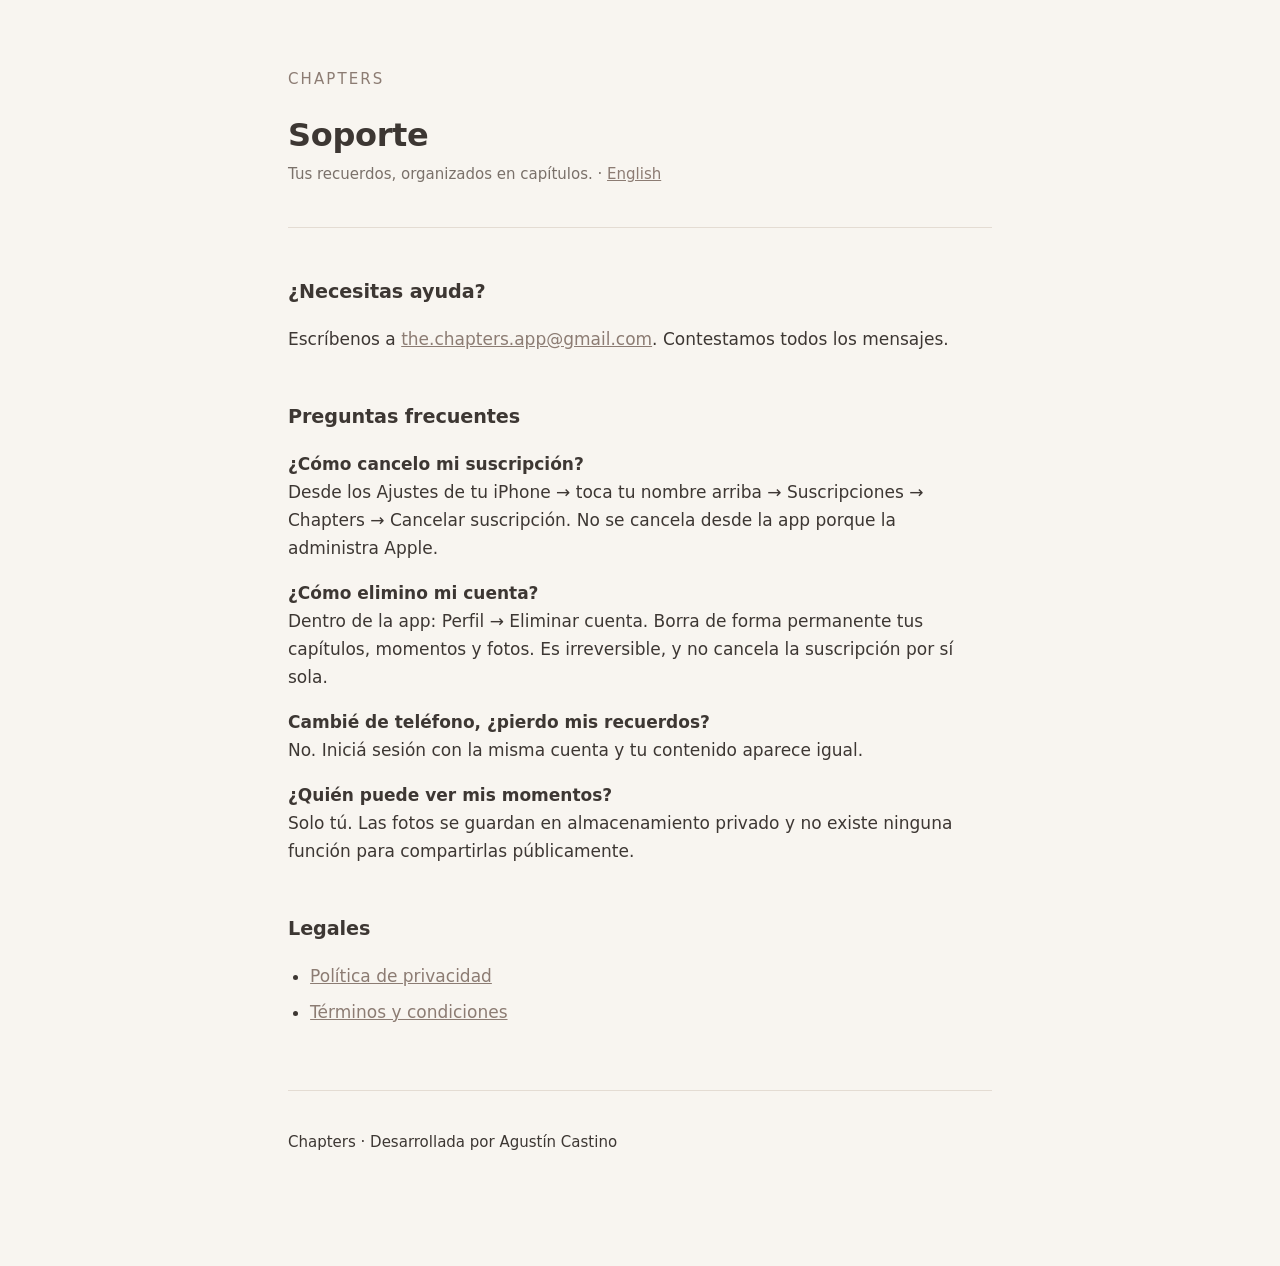
==== index.html @ d708229b "Add legal files" ====
<!doctype html>
<html lang="es">
<head>
<meta charset="utf-8">
<meta name="viewport" content="width=device-width, initial-scale=1">
<title>Chapters — Soporte</title>
<link rel="stylesheet" href="styles.css">
</head>
<body>
<main>
  <header>
    <span class="wordmark">Chapters</span>
    <h1>Soporte</h1>
    <p class="updated">Tus recuerdos, organizados en capítulos. · <a href="en/">English</a></p>
  </header>

  <h2>¿Necesitas ayuda?</h2>
  <p>Escríbenos a <a href="mailto:the.chapters.app@gmail.com">the.chapters.app@gmail.com</a>.
  Contestamos todos los mensajes.</p>

  <h2>Preguntas frecuentes</h2>

  <p><strong>¿Cómo cancelo mi suscripción?</strong><br>
  Desde los Ajustes de tu iPhone → toca tu nombre arriba → Suscripciones →
  Chapters → Cancelar suscripción. No se cancela desde la app porque la
  administra Apple.</p>

  <p><strong>¿Cómo elimino mi cuenta?</strong><br>
  Dentro de la app: Perfil → Eliminar cuenta. Borra de forma permanente tus
  capítulos, momentos y fotos. Es irreversible, y no cancela la suscripción por
  sí sola.</p>

  <p><strong>Cambié de teléfono, ¿pierdo mis recuerdos?</strong><br>
  No. Iniciá sesión con la misma cuenta y tu contenido aparece igual.</p>

  <p><strong>¿Quién puede ver mis momentos?</strong><br>
  Solo tú. Las fotos se guardan en almacenamiento privado y no existe ninguna
  función para compartirlas públicamente.</p>

  <h2>Legales</h2>
  <ul>
    <li><a href="privacy.html">Política de privacidad</a></li>
    <li><a href="terms.html">Términos y condiciones</a></li>
  </ul>

  <footer>
    <p>Chapters · Desarrollada por Agustín Castino</p>
  </footer>
</main>
</body>
</html>
---- styles.css ----
/* Paleta de Chapters: crema de fondo, tinta cálida, marca #8C7C73. */
:root {
  --bg:      #F8F5F0;
  --ink:     #3D3733;
  --muted:   #7A716A;
  --mark:    #8C7C73;
  --hairline: #E4DCD3;
}

* { box-sizing: border-box; }

body {
  margin: 0;
  padding: 0 24px 96px;
  background: var(--bg);
  color: var(--ink);
  font-family: -apple-system, BlinkMacSystemFont, "Segoe UI", system-ui, sans-serif;
  font-size: 17px;
  line-height: 1.65;
  -webkit-text-size-adjust: 100%;
}

main {
  max-width: 44rem;
  margin: 0 auto;
}

header {
  padding: 64px 0 40px;
  border-bottom: 1px solid var(--hairline);
  margin-bottom: 40px;
}

.wordmark {
  font-size: 15px;
  letter-spacing: 0.14em;
  text-transform: uppercase;
  color: var(--mark);
  text-decoration: none;
  font-weight: 500;
}

h1 {
  font-size: 2rem;
  line-height: 1.2;
  margin: 24px 0 8px;
  font-weight: 600;
  letter-spacing: -0.01em;
}

h2 {
  font-size: 1.2rem;
  margin: 48px 0 12px;
  font-weight: 600;
  letter-spacing: -0.005em;
}

.updated {
  color: var(--muted);
  font-size: 15px;
  margin: 0;
}

p, li { color: var(--ink); }

ul { padding-left: 1.3em; }

li { margin-bottom: 8px; }

a { color: var(--mark); }

strong { font-weight: 600; }

.note {
  background: #FFFFFF;
  border: 1px solid var(--hairline);
  border-radius: 12px;
  padding: 16px 20px;
  margin: 24px 0;
}

.note p { margin: 0; }

footer {
  margin-top: 64px;
  padding-top: 24px;
  border-top: 1px solid var(--hairline);
  color: var(--muted);
  font-size: 15px;
}

@media (max-width: 480px) {
  body { font-size: 16px; padding: 0 20px 64px; }
  header { padding-top: 40px; }
  h1 { font-size: 1.6rem; }
}
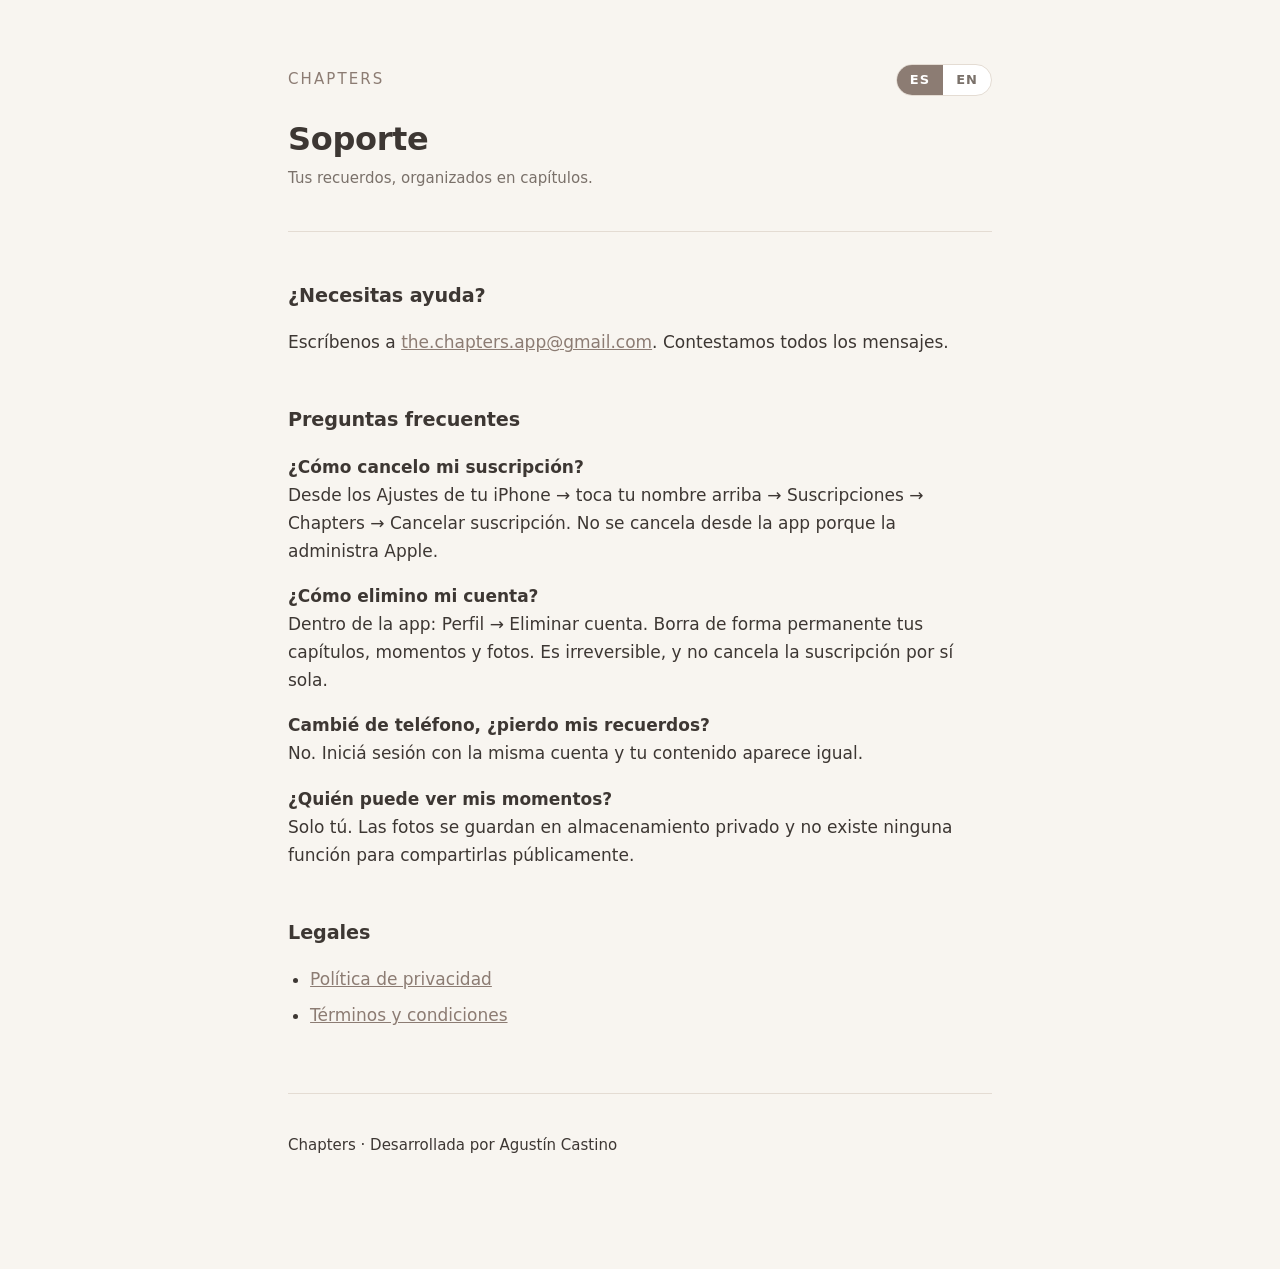
==== commit 5f4c1064: "fixes idiomas" ====
--- a/index.html
+++ b/index.html
@@ -9,9 +9,15 @@
 <body>
 <main>
   <header>
-    <span class="wordmark">Chapters</span>
+    <div class="topbar">
+      <span class="wordmark">Chapters</span>
+      <nav class="langswitch" aria-label="Idioma">
+        <span class="current" aria-current="true">ES</span>
+        <a href="en/" hreflang="en" lang="en">EN</a>
+      </nav>
+    </div>
     <h1>Soporte</h1>
-    <p class="updated">Tus recuerdos, organizados en capítulos. · <a href="en/">English</a></p>
+    <p class="updated">Tus recuerdos, organizados en capítulos.</p>
   </header>
 
   <h2>¿Necesitas ayuda?</h2>
--- a/styles.css
+++ b/styles.css
@@ -38,6 +38,40 @@
   color: var(--mark);
   text-decoration: none;
   font-weight: 500;
+}
+
+/* Marca a la izquierda, selector de idioma a la derecha. */
+.topbar {
+  display: flex;
+  align-items: center;
+  justify-content: space-between;
+  gap: 16px;
+}
+
+.langswitch {
+  display: inline-flex;
+  border: 1px solid var(--hairline);
+  border-radius: 999px;
+  overflow: hidden;
+  background: #FFFFFF;
+  flex-shrink: 0;
+}
+
+.langswitch a,
+.langswitch span {
+  padding: 5px 13px;
+  font-size: 13px;
+  font-weight: 600;
+  letter-spacing: 0.08em;
+  line-height: 1.5;
+  text-decoration: none;
+  color: var(--muted);
+}
+
+/* El idioma activo no es un link: no tiene a dónde llevar. */
+.langswitch .current {
+  background: var(--mark);
+  color: #FFFFFF;
 }
 
 h1 {
